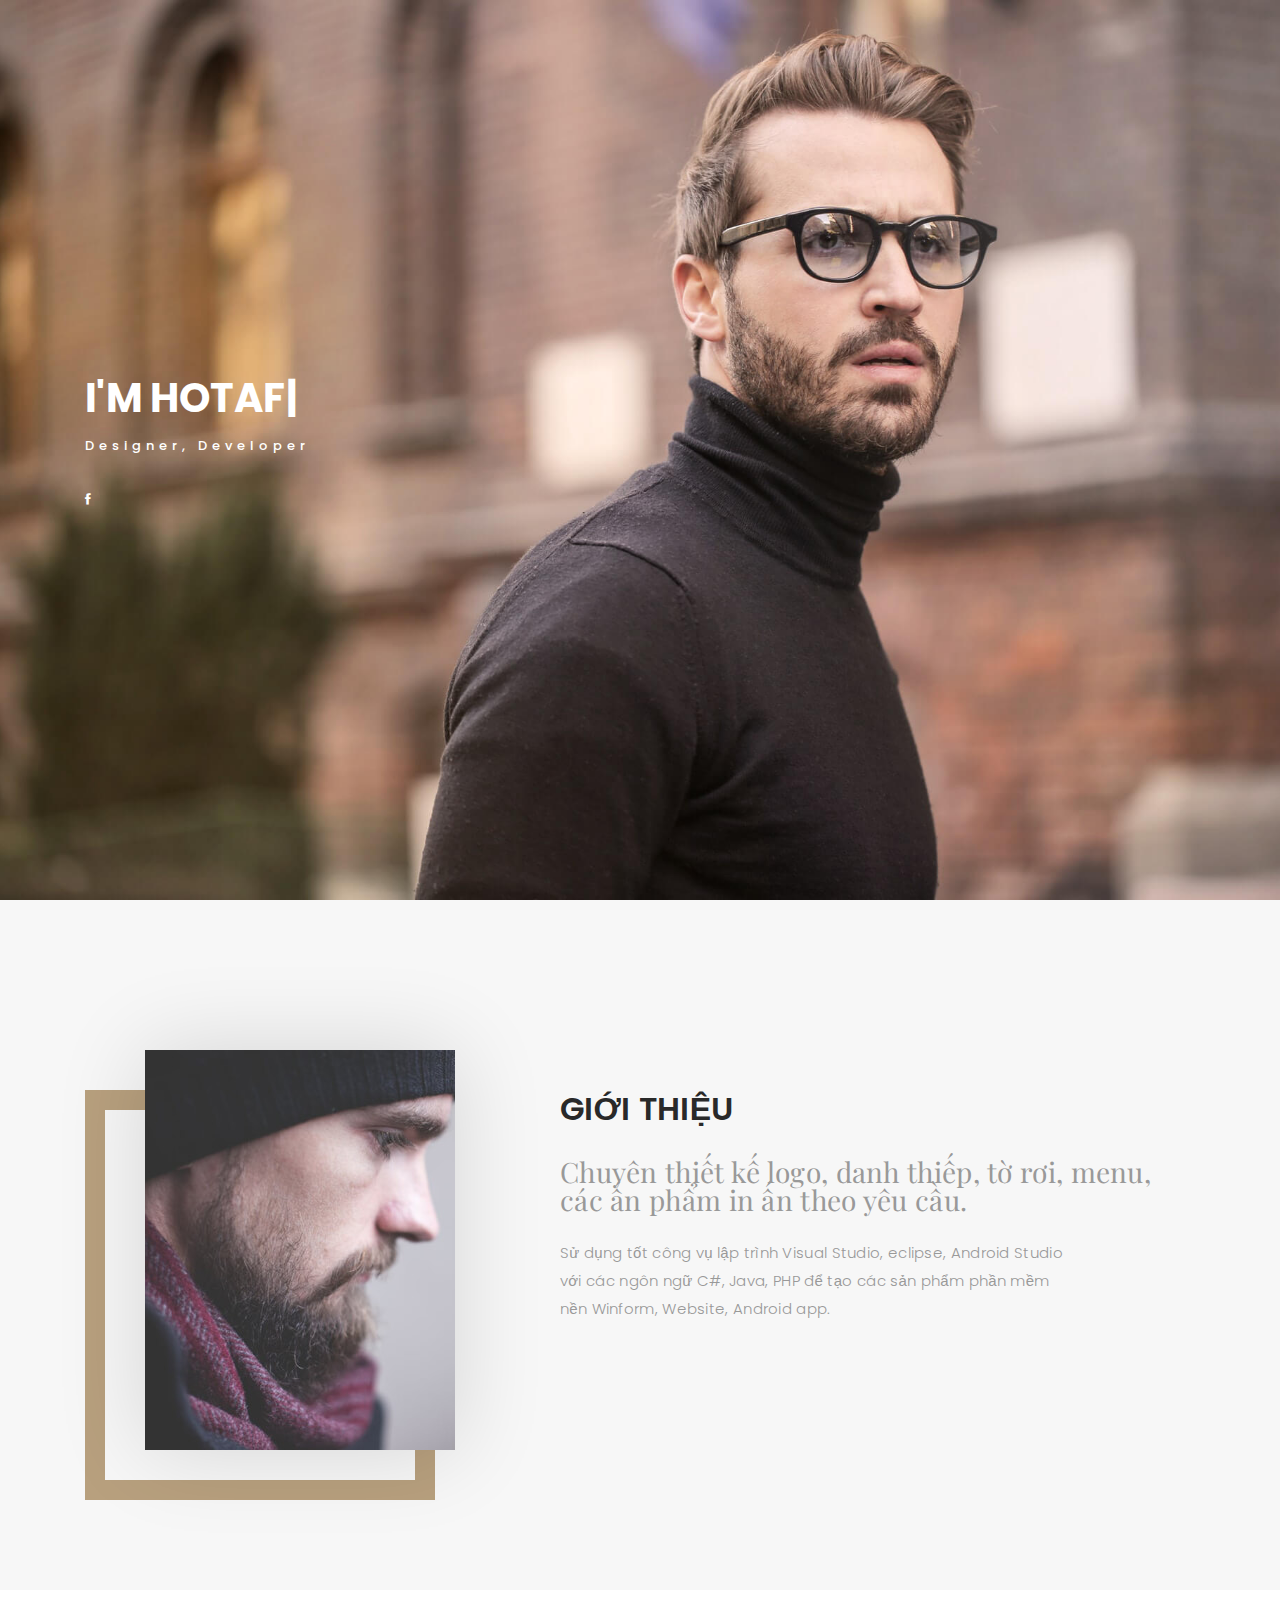
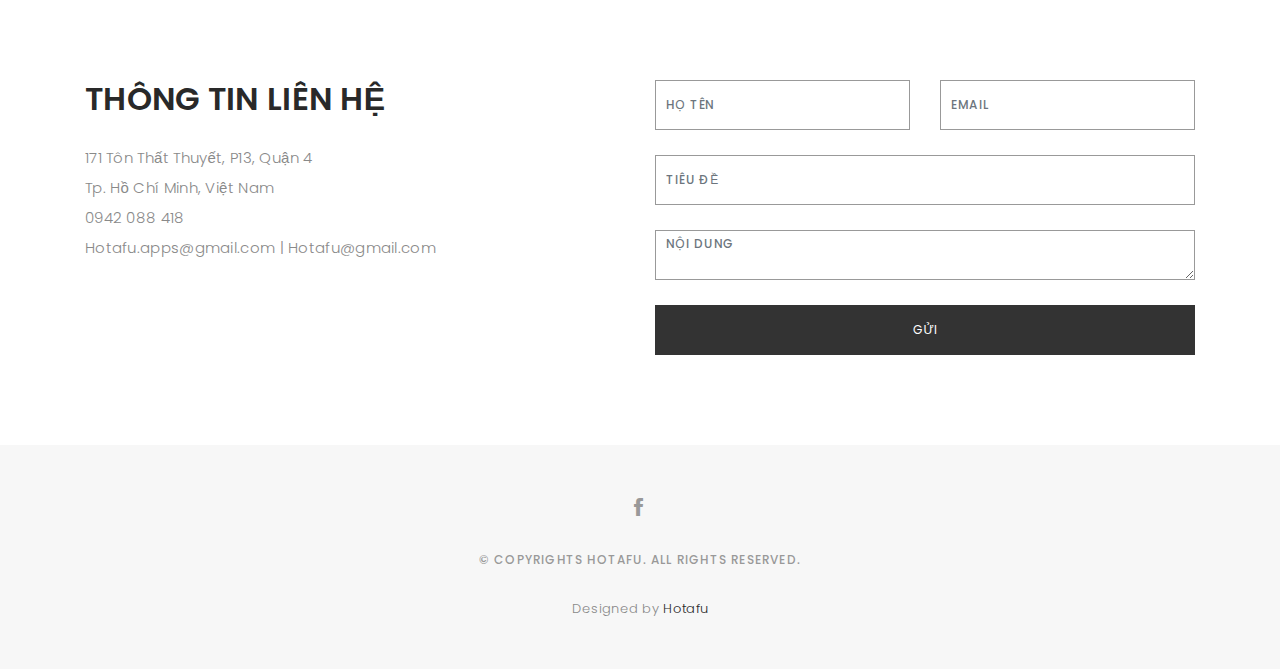
==== index.html @ 108905df "Update index.html" ====
<!DOCTYPE html>
<html lang="en">

<head>
  <!-- meta -->
  <meta charset="utf-8">
  <meta content="width=device-width, initial-scale=1.0" name="viewport">

  <title>Hotafu</title>
  <meta content="" name="keywords">
  <meta content="" name="description">

  <!-- Google Fonts -->
  <link href="https://fonts.googleapis.com/css?family=Poppins:300,300i,400,400i,500,500i,600,600i,700,700i|Playfair+Display:400,400i,700,700i,900,900i" rel="stylesheet">

  <!-- Bootstrap CSS File -->
  <link href="lib/bootstrap/css/bootstrap.min.css" rel="stylesheet">

  <!-- Libraries CSS Files -->
  <link href="lib/ionicons/css/ionicons.min.css" rel="stylesheet">
  <link href="lib/owlcarousel/assets/owl.carousel.min.css" rel="stylesheet">
  <link href="lib/magnific-popup/magnific-popup.css" rel="stylesheet">
  <link href="lib/hover/hover.min.css" rel="stylesheet">

  <!-- Main Stylesheet File -->
  <link href="css/style.css" rel="stylesheet">

  <!-- Responsive css -->
  <link href="css/responsive.css" rel="stylesheet">

  <!-- Favicon -->
  <link rel="shortcut icon" href="images/favicon.png">

  <!-- =======================================================
    Theme Name: Folio
    Theme URL: https://bootstrapmade.com/folio-bootstrap-portfolio-template/
    Author: BootstrapMade.com
    Author URL: https://bootstrapmade.com
  ======================================================= -->
</head>

<body>

  <!-- start section navbar -->
  <nav id="main-nav">
    <div class="row">
      <div class="container">

        <div class="logo">
          <a href="index.html"><img src="images/logo.png" alt="logo"></a>
        </div>

        <div class="responsive"><i data-icon="m" class="ion-navicon-round"></i></div>

        <ul class="nav-menu list-unstyled">
          <li><a href="#header" class="smoothScroll">Trang chủ</a></li>
          <li><a href="#about" class="smoothScroll">Giới thiếu</a></li>
          <li><a href="#contact" class="smoothScroll">Liên hệ</a></li>
        </ul>

      </div>
    </div>
  </nav>
  <!-- End section navbar -->


  <!-- start section header -->
  <div id="header" class="home">

    <div class="container">
      <div class="header-content">
        <h1>I'm <span class="typed"></span></h1>
        <p>designer, developer</p>

        <ul class="list-unstyled list-social">
          <li><a href="https://fb.com/cafe8f" id="fb"><i class="ion-social-facebook"></i></a></li>
        </ul>
      </div>
    </div>
  </div>
  <!-- End section header -->


  <!-- start section about us -->
  <div id="about" class="paddsection">
    <div class="container">
      <div class="row justify-content-between">

        <div class="col-lg-4 ">
          <div class="div-img-bg">
            <div class="about-img">
              <img src="images/me.jpg" class="img-responsive" alt="me">
            </div>
          </div>
        </div>

        <div class="col-lg-7">
          <div class="about-descr">
            <h2 class="mb-30">GIỚI THIỆU</h2>
            <p class="p-heading">Chuyên thiết kế logo, danh thiếp, tờ rơi, menu, các ấn phẩm in ấn theo yêu cầu. </p>
            <p class="separator">Sử dụng tốt công vụ lập trình Visual Studio, eclipse, Android Studio với các ngôn ngữ C#, Java, PHP để tạo các sản phẩm phần mềm nền Winform, Website, Android app.</p>

          </div>

        </div>
      </div>
    </div>
  </div>
  <!-- end section about us -->

  <!-- start sectoion contact -->
  <div id="contact" class="paddsection">
    <div class="container">
      <div class="contact-block1">
        <div class="row">

          <div class="col-lg-6">
            <div class="contact-contact">

              <h2 class="mb-30">THÔNG TIN LIÊN HỆ</h2>

              <ul class="contact-details">
                <li><span>171 Tôn Thất Thuyết, P13, Quận 4</span></li>
                <li><span>Tp. Hồ Chí Minh, Việt Nam</span></li>
                <li><span>0942 088 418</span></li>
                <li><span>Hotafu.apps@gmail.com | Hotafu@gmail.com</span></li>
              </ul>

            </div>
          </div>

          <div class="col-lg-6">
            <form  onsubmit="" method="" role="form" class="contactForm">
              <div class="row">

                <div id="sendmessage">Thông tin của bạn đã được gửi.</div>
                <div id="errormessage"></div>

                <div class="col-lg-6">
                  <div class="form-group contact-block1">
                    <input type="text" name="entry.508196069" class="form-control" id="hoten" placeholder="Họ tên" data-rule="minlen:4" data-msg="Nhập ít nhất 4 ký tự" />
                    <div class="validation"></div>
                  </div>
                </div>

                <div class="col-lg-6">
                  <div class="form-group">
                    <input type="email" class="form-control" name="emailAddress" id="email" placeholder="Email" data-rule="email" data-msg="Nhập đúng địa chỉ email" />
                    <div class="validation"></div>
                  </div>
                </div>

                <div class="col-lg-12">
                  <div class="form-group">
                    <input type="text" class="form-control" name="entry.5929986" id="tieude" placeholder="Tiêu đề" data-rule="minlen:4" data-msg="Nhập ít nhất 8 ký tự" />
                    <div class="validation"></div>
                  </div>
                </div>

                <div class="col-lg-12">
                  <div class="form-group">
                    <textarea class="form-control" name="entry.368243065" id="noidung" rows="12" data-rule="required" data-msg="Vui lòng nhập nội dung" placeholder="Nội dung"></textarea>
                    <div class="validation"></div>
                  </div>
                </div>

                <div class="col-lg-12">
                  <input type="submit" class="btn btn-defeault btn-send" value="Gửi">
                </div>

              </div>
            </form>
          </div>
        </div>
      </div>
    </div>
  </div>
  <!-- start sectoion contact -->


  <!-- start section footer -->
  <div id="footer" class="text-center">
    <div class="container">
      <div class="socials-media text-center">

        <ul class="list-unstyled">
          <li><a href="#fb"><i class="ion-social-facebook"></i></a></li>
          </ul>

      </div>

      <p>&copy; Copyrights Hotafu. All rights reserved.</p>

      <div class="credits">
        <!--
          All the links in the footer should remain intact.
          You can delete the links only if you purchased the pro version.
          Licensing information: https://bootstrapmade.com/license/
          Purchase the pro version with working PHP/AJAX contact form: https://bootstrapmade.com/buy/?theme=Folio
        -->
        Designed by <a href="#">Hotafu</a>
      </div>

    </div>
  </div>
  <!-- End section footer -->

  <!-- JavaScript Libraries -->
  <script src="lib/jquery/jquery.min.js"></script>
  <script src="lib/jquery/jquery-migrate.min.js"></script>
  <script src="lib/bootstrap/js/bootstrap.bundle.min.js"></script>
  <script src="lib/typed/typed.js"></script>
  <script src="lib/owlcarousel/owl.carousel.min.js"></script>
  <script src="lib/magnific-popup/magnific-popup.min.js"></script>
  <script src="lib/isotope/isotope.pkgd.min.js"></script>

  <!-- Contact Form JavaScript File -->
  <script src="contactform/contactform.js"></script>

  <!-- Template Main Javascript File -->
  <script src="js/main.js"></script>

</body>

</html>
---- css/style.css ----
/*
  Theme Name: Folio
  Theme URL: https://bootstrapmade.com/folio-bootstrap-portfolio-template/
  Author: BootstrapMade.com
  Author URL: https://bootstrapmade.com
*/

/*  General Styling
/*-----------------------------------------------------------------------------------*/

body {
  background: #ffffff;
  color: #898989;
  font-family: 'Poppins', helvetica;
  font-size: 15px;
  font-weight: 300;
  line-height: 20px;
  letter-spacing: 0.02em;
  overflow-x: hidden;
  margin: 0 auto;
  padding: 0;
  -moz-box-sizing: border-box;
  -ms-box-sizing: border-box;
  -o-box-sizing: border-box;
  -webkit-box-sizing: border-box;
  box-sizing: border-box;
}

h1, h2, h3, h4, h5, h6 {
  margin: 0;
}

h2 {
  color: #292929;
  font-weight: 600;
}

h4 {
  color: #292929;
  font-size: 14px;
  font-weight: 600;
}

a {
  color: #292929;
  text-decoration: none !important;
  -moz-transition: all 0.5s ease-in-out 0s;
  -ms-transition: all 0.5s ease-in-out 0s;
  -o-transition: all 0.5s ease-in-out 0s;
  -webkit-transition: all 0.5s ease-in-out 0s;
  transition: all 0.5s ease-in-out 0s;
}

a:hover {
  -moz-transition: all 0.5s ease-in-out 0s;
  -ms-transition: all 0.5s ease-in-out 0s;
  -o-transition: all 0.5s ease-in-out 0s;
  -webkit-transition: all 0.5s ease-in-out 0s;
  transition: all 0.5s ease-in-out 0s;
}

a:hover, a:focus {
  color: #b8a07e;
  text-decoration: underline;
}

nav ul li a {
  padding: 2px 0 0 0;
  position: relative;
  display: block;
  font-size: 12px;
  color: #999999;
  letter-spacing: 0.1em;
  font-weight: 500;
  line-height: 14px;
  text-transform: uppercase;
  -moz-transition: all 0.5s ease-in-out 0s;
  -ms-transition: all 0.5s ease-in-out 0s;
  -o-transition: all 0.5s ease-in-out 0s;
  -webkit-transition: all 0.5s ease-in-out 0s;
  transition: all 0.5s ease-in-out 0s;
}

p {
  margin: 25px 0;
  padding: 0;
  font-size: 15px;
  color: #999999;
  line-height: 28px;
}

::-moz-selection {
  background: #b8a07e;
  color: #fff;
}

::selection {
  background: #b8a07e;
  color: #fff;
}

.btn {
  background: #333;
  border: medium none;
  border-radius: 0;
  color: #fff;
  font-size: 12px;
  height: 50px;
  line-height: 50px;
  padding: 0 30px;
  text-transform: uppercase;
}

.btn:hover, .btn:focus {
  color: #fff;
}

.padDiv {
  padding: 30px 20px;
}

.section-title {
  margin-bottom: 70px;
}

.section-title h2 {
  font-size: 25px;
  letter-spacing: 2px;
  text-transform: uppercase;
}

.form-control {
  background-color: transparent;
  border: 1px solid #999;
  border-radius: 0;
  color: #999999;
  font-size: 12px;
  font-weight: 500;
  height: 50px;
  letter-spacing: 0.1em;
  padding-left: 10px;
  margin: 0 0 25px 0;
  line-height: 14px;
  text-transform: uppercase;
}

.form-control:focus {
  box-shadow: none;
  outline: 0 none;
}

.paddsection {
  padding-top: 90px;
  padding-bottom: 90px;
}

.paddsections {
  padding-top: 90px;
  padding-bottom: 90px !important;
}

.hvr-shutter-in-horizontal::before {
  background: #333;
}

.hvr-shutter-in-horizontal:hover {
  background: #b8a07e;
}

.mb-30 {
  margin-bottom: 30px;
}

/*-----------------------------------------------------------------------------------*/
/*  Navbar Top
/*-----------------------------------------------------------------------------------*/

nav {
  position: fixed;
  background: #fff;
  z-index: 1000;
  width: 100%;
  padding: 20px;
  display: none;
  -webkit-box-shadow: 0px 2px 92px 0px rgba(0, 0, 0, 0.18);
  -moz-box-shadow: 0px 2px 92px 0px rgba(0, 0, 0, 0.18);
  box-shadow: 0px 2px 92px 0px rgba(0, 0, 0, 0.18);
}

.nav-menu {
  float: right;
  line-height: 32px;
  margin-bottom: 0;
  padding-top: 16px;
}

nav ul li {
  float: left;
  margin-right: 15px;
  font-family: 'Poppins', sans-serif;
  font-size: 14px;
  margin-left: 40px;
}

nav ul li a {
  padding: 2px 0 0 0;
  position: relative;
  display: block;
  font-size: 14px;
  color: #999999;
  font-family: 'Poppins', helvetica;
  font-weight: 500;
  line-height: 16px;
  text-transform: uppercase;
  letter-spacing: 0.02em;
  text-transform: capitalize;
}

.logo {
  float: left;
}

.logo img {
  width: 100px;
  height: 50px;
}

.responsive {
  display: none;
  font-size: 23px;
}

.active {
  color: #afafaf;
}

/*----------------------------------------------------------------------------------*/
/*  Header
/*-----------------------------------------------------------------------------------*/

#header {
  background: url("../images/home-bg.jpg") repeat scroll center center / cover;
  height: 100vh;
  width: 100%;
}


#header .header-content {
  height: 100vh;
  text-align: left;
  width: 100%;
  display: flex;
  justify-content: center;
  flex-direction: column;
}

.header-content h1 {
  font-size: 40px;
  font-weight: 700;
  margin-bottom: 10px;
  text-transform: uppercase;
  color: #fff;
}

.header-content p {
  font-size: 13px;
  letter-spacing: 5px;
  margin-top: 0;
  margin-bottom: 30px;
  text-transform: capitalize;
  color: #fff;
  font-weight: 500;
}

.header-content .list-social li {
  float: left;
  margin-right: 20px;
}

.header-content .list-social li i {
  color: #fff;
  font-size: 15px;
}

/*-----------------------------------------------------------------------------------*/
/*  Aout-us
/*-----------------------------------------------------------------------------------*/

#about {
  width: 100%;
  height: auto;
  background: #f7f7f7;
  padding-top: 190px;
}

#about .div-img-bg {
  padding-bottom: 30px;
  border: 20px solid #b8a07e;
}

#about .div-img-bg .about-img img {
  width: 100%;
  box-shadow: 0px 0px 85px 0px rgba(0, 0, 0, 0.14);
  margin-top: -60px;
  margin-left: 40px;
  height: 400px;
  object-fit: cover;
}

#about .about-descr .p-heading {
  font-family: 'Playfair Display', serif;
  font-size: 28px;
  text-align: left;
}

#about .about-descr .separator {
  max-width: 80%;
  margin-bottom: 0;
  text-align: left;
}

/*-----------------------------------------------------------------------------------*/
/*   Services
/*-----------------------------------------------------------------------------------*/

#services {
  background: #f7f7f7;
  position: relative;
  padding-bottom: 80px;
}

.owl-item {
  float: left;
}
.services-block span {
  margin: 10px 0;
  position: relative;
  font-size: 13px;
  color: #292929;
  letter-spacing: 0.1em;
  font-weight: 500;
  text-transform: uppercase;
  display: block;
}

.services-block .separator {
  margin: 0;
  font-size: 13px;
  line-height: 22px;
}

.services-block i {
  font-size: 44px;
  color: #b8a07e;
  line-height: 44px;
}


.services-carousel  .owl-stage-outer {
  overflow: hidden;
}

.services-carousel .owl-dots {
  margin-top: 5px;
  text-align: center;
}

.services-carousel .owl-dot {
  display: inline-block;
  margin: 0 5px;
  width: 12px !important;
  height: 12px !important;
  border-radius: 50%;
  border: 0;
  padding: 0 !important;
  background-color: #ddd;
  cursor: pointer;
}

.services-carousel .owl-dot.active {
  background-color: #b8a07e;
}

.owl-nav {
  display: none;
}


/*-----------------------------------------------------------------------------------*/
/*  Portfolio
/*-----------------------------------------------------------------------------------*/

#portfolio {
  position: relative;
  padding-bottom: 50px;
}

#portfolio .portfolio-list {
  margin-bottom: 50px;
}

#portfolio .portfolio-list .nav {
  display: inline-block;
  margin: 0;
}

#portfolio .portfolio-list .nav li {
  margin: 0 40px 0 0;
  float: left;
  font-size: 14px;
  color: #999999;
  line-height: 16px;
  cursor: pointer;
  font-family: 'Poppins', helvetica;
  font-weight: 500;
  letter-spacing: 0.02em;
  text-transform: capitalize;
  -moz-transition: all 0.5s ease-in-out 0s;
  -ms-transition: all 0.5s ease-in-out 0s;
  -o-transition: all 0.5s ease-in-out 0s;
  -webkit-transition: all 0.5s ease-in-out 0s;
  transition: all 0.5s ease-in-out 0s;
}

#portfolio .portfolio-list .nav li:hover, #portfolio .portfolio-list .nav li.filter-active  {
  color: #b8a07e;
  -moz-transition: all 0.5s ease-in-out 0s;
  -ms-transition: all 0.5s ease-in-out 0s;
  -o-transition: all 0.5s ease-in-out 0s;
  -webkit-transition: all 0.5s ease-in-out 0s;
  transition: all 0.5s ease-in-out 0s;
}

#portfolio .portfolio-container {
  display: inline-block;
  margin-bottom: 50px;
  width: 100%;
}

.portfolio-thumbnail {
  margin-bottom: 30px;
  overflow: hidden;
  min-height: 260px;
}

.portfolio-thumbnail img {
  max-width: 100%;
}

/*-----------------------------------------------------------------------------------*/
/*  Journal
/*-----------------------------------------------------------------------------------*/

#journal,  #journal-blog {
  height: auto;
  width: 100%;
  background: #f7f7f7;
  padding-bottom: 60px;
  position: relative;
}

#journal-blog {
  background: #fff;
  padding-bottom: 30px;
}

#journal .journal-block {
  display: inline-block;
  height: auto;
  width: 100%;
}

#journal .journal-block .journal-info {
  position: relative;
}

.journal-block .journal-info img {
  max-width: 100%;
}

.journal-block .journal-info .journal-txt {
  padding: 25px 0px;
  position: relative;
}

.journal-block .journal-info .journal-txt h4 a {
  display: block;
  font-size: 19px;
  line-height: 24px;
  margin: 0 0 13px 0;
  font-weight: 500;
  color: #292929;
  -moz-transition: all 0.5s ease-in-out 0s;
  -ms-transition: all 0.5s ease-in-out 0s;
  -o-transition: all 0.5s ease-in-out 0s;
  -webkit-transition: all 0.5s ease-in-out 0s;
  transition: all 0.5s ease-in-out 0s;
}

.journal-block .journal-info .journal-txt h4 a:hover {
  color: #b8a07e;
  -moz-transition: all 0.5s ease-in-out 0s;
  -ms-transition: all 0.5s ease-in-out 0s;
  -o-transition: all 0.5s ease-in-out 0s;
  -webkit-transition: all 0.5s ease-in-out 0s;
  transition: all 0.5s ease-in-out 0s;
}

.journal-block .journal-info .journal-txt p {
  margin: 0;
  font-size: 14px;
  line-height: 24px;
}

/*-----------------------------------------------------------------------------------*/
/*  Contact
/*-----------------------------------------------------------------------------------*/

#contact {
  height: auto;
  width: 100%;
}

.contact-details {
  list-style: none;
  margin: 0;
  padding: 0;
}

.contact-details li {
  padding-bottom: 10px;
}

#contact input, #contact textarea {
  width: 100%;
}


#contact  #sendmessage {
  color: #18d26e;
  border: 1px solid #18d26e;
  display: none;
  text-align: center;
  padding: 15px;
  font-weight: 600;
  margin: 15px;
}

#contact  #errormessage {
  color: red;
  display: none;
  border: 1px solid red;
  text-align: center;
  padding: 15px;
  font-weight: 600;
  margin: 15px;
}

#contact #sendmessage.show, #contact #errormessage.show, #contact .show {
  display: block;
}

#contact .validation {
  color: red;
  display: none;
  margin: 0 0 20px;
  font-weight: 400;
  font-size: 13px;
}

/*-----------------------------------------------------------------------------------*/
/*  Footer
/*-----------------------------------------------------------------------------------*/

#footer {
  background: #f7f7f7;
  padding-top: 50px;
  padding-bottom: 50px;
}

#footer .socials-media {
  width: 100%;
}

#footer .socials-media ul {
  display: inline-block;
  float: none;
  margin: 0 0 20px 0;
}

#footer .socials-media ul li {
  float: left;
  margin-left: 10px;
  margin-right: 10px;
}

#footer .socials-media ul li a {
  font-size: 24px;
  color: #999;
  letter-spacing: 0.1em;
  font-weight: 500;
  background: transparent;
  text-transform: uppercase;
  -moz-transition: all 0.5s ease-in-out 0s;
  -ms-transition: all 0.5s ease-in-out 0s;
  -o-transition: all 0.5s ease-in-out 0s;
  -webkit-transition: all 0.5s ease-in-out 0s;
  transition: all 0.5s ease-in-out 0s;
}

#footer .socials-media ul li a:hover {
  color: #b8a07e;
  -moz-transition: all 0.5s ease-in-out 0s;
  -ms-transition: all 0.5s ease-in-out 0s;
  -o-transition: all 0.5s ease-in-out 0s;
  -webkit-transition: all 0.5s ease-in-out 0s;
  transition: all 0.5s ease-in-out 0s;
}

#footer p {
  font-size: 12px;
  letter-spacing: 0.1em;
  font-weight: 500;
  margin-top: 0;
  text-transform: uppercase;
}

.credits {
  font-size: 13px;
}
---- css/responsive.css ----
/** Width between 1200x to 0
 *  ~~~~~~~~~~~~~~~~~~~~~~~~~~~~~~~~~~~~
 */

@media (min-width: 1200px) {

}

/** Width between 992px to 1199px
 *  ~~~~~~~~~~~~~~~~~~~~~~~~~~~~~~~~~~~~
 */

@media (min-width: 992px) and (max-width: 1199px) {
  
}

/** Width between 768px to 991px
 *  ~~~~~~~~~~~~~~~~~~~~~~~~~~~~~~~~~~~~
 */

@media (min-width: 768px) and (max-width: 991px) {
  /* Navbar */
  nav {
    padding: 10px 15px;
  }
  .nav-menu {
    margin-top: 40px;
    display: none;
    float: none;
    width: 100%;
  }
  .nav-menu li {
    float: none;
    width: 100%;
    text-align: center;
    border-top: 1px solid #f7f7f7;
    line-height: 45px;
    margin-left: 0;
    padding-top: 10px;
    padding-bottom: 10px;
  }
  .responsive {
    float: right;
    padding-top: 15px;
    display: block;
  }
  /* About */
  .head-info .header-content .cmaster h1 {
    font-size: 32px;
  }
  #about .div-img-bg {
    padding: 0;
  }
  #about .div-img-bg .about-img img {
    margin-top: 0%;
    margin-left: calc(0% - 0px);
  }
  #about .about-descr .p-heading {
    font-size: 20px;
  }
  #about .about-descr .separator {
    max-width: 100%;
    margin-bottom: 0;
  }
  /* portfolio */
  #portfolio .portfolio-list .nav li {
    float: none;
    margin: 20px;
    display: inline-block;
  }
  /* journal */
  #journal .journal-block .journal-info {
    margin-bottom: 30px;
  }
  /* Contact */
  .contact-contact {
    margin-bottom: 30px;
  }
  /* Footer */
  #footer .socials-media ul li {
    margin-right: 0;
    margin-left: 0;
    float: none;
    display: inline-block;
  }
}

/** Width between 767px to 0
 *  ~~~~~~~~~~~~~~~~~~~~~~~~~~~~~~~~~~~~
 */

@media (max-width: 767px) {
  /* Navbar */
  nav {
    padding: 20px 15px;
  }
  .nav-menu {
    margin-top: 40px;
    display: none;
    float: none;
    width: 100%;
  }
  .nav-menu li {
    float: none;
    width: 100%;
    text-align: center;
    border-top: 1px solid #f7f7f7;
    line-height: 45px;
    margin-left: 0;
    padding-top: 10px;
    padding-bottom: 10px;
  }
  .responsive {
    float: right;
    padding-top: 15px;
    display: block;
  }
  /* About */
  .head-info .header-content h1 {
    font-size: 32px;
  }
  #about .div-img-bg {
    padding: 0;
  }
  #about .div-img-bg .about-img img {
    margin-top: 0%;
    margin-left: calc(0% - 0px);
  }
  #about .about-descr .p-heading {
    font-size: 20px;
  }
  #about .about-descr .separator {
    max-width: 100%;
    margin-bottom: 0;
  }
  /* portfolio */
  #portfolio .portfolio-list .nav li {
    float: none;
    margin: 20px;
    display: inline-block;
  }
  /* journal */
  #journal .journal-block .journal-info {
    margin-bottom: 30px;
  }
  /* Contact */
  .contact-contact {
    margin-bottom: 30px;
  }
  /* Footer */
  #footer .socials-media ul li {
    margin-right: 0;
    margin-left: 0;
    float: none;
    display: inline-block;
  }
}

/** Width between 600px to 0
 *  ~~~~~~~~~~~~~~~~~~~~~~~~~~~~~~~~~~~~
 */

@media (max-width: 600px) {
  /* Navbar */
  nav {
    padding: 20px 15px;
  }
  .nav-menu {
    margin-top: 40px;
    display: none;
    float: none;
    width: 100%;
  }
  .nav-menu li {
    float: none;
    width: 100%;
    text-align: center;
    border-top: 1px solid #f7f7f7;
    line-height: 45px;
    margin-left: 0;
    padding-top: 10px;
    padding-bottom: 10px;
  }
  .responsive {
    float: right;
    padding-top: 15px;
    display: block;
  }
  /* About */
  .head-info .header-content h1 {
    font-size: 32px;
  }
  #about .div-img-bg {
    padding: 0;
  }
  #about .div-img-bg .about-img img {
    margin-top: 0%;
    margin-left: calc(0% - 0px);
  }
  #about .about-descr .p-heading {
    font-size: 20px;
  }
  #about .about-descr .separator {
    max-width: 100%;
    margin-bottom: 0;
  }
  /* portfolio */
  #portfolio .portfolio-list .nav li {
    float: none;
    margin: 10px;
    display: inline-block;
  }
  /* journal */
  #journal .journal-block .journal-info {
    margin-bottom: 30px;
  }
  /* Contact */
  .contact-contact {
    margin-bottom: 30px;
  }
  /* Footer */
  #footer .socials-media ul li {
    margin-right: 0;
    margin-left: 0;
    float: none;
    display: inline-block;
  }
}

/** Width between 480px to 0
 *  ~~~~~~~~~~~~~~~~~~~~~~~~~~~~~~~~~~~~
 */

@media (max-width: 480px) {
  /* Navbar */
  nav {
    padding: 20px 15px;
  }
  .nav-menu {
    margin-top: 40px;
    display: none;
    float: none;
    width: 100%;
  }
  .nav-menu li {
    float: none;
    width: 100%;
    text-align: center;
    border-top: 1px solid #f7f7f7;
    line-height: 45px;
    margin-left: 0;
    padding-top: 10px;
    padding-bottom: 10px;
  }
  .responsive {
    float: right;
    padding-top: 15px;
    display: block;
  }
  /* About */
  .head-info .header-content h1 {
    font-size: 32px;
  }
  #about .div-img-bg {
    padding: 0;
  }
  #about .div-img-bg .about-img img {
    margin-top: 0%;
    margin-left: calc(0% - 0px);
  }
  #about .about-descr .p-heading {
    font-size: 20px;
  }
  #about .about-descr .separator {
    max-width: 100%;
    margin-bottom: 0;
  }
  /* portfolio */
  #portfolio .portfolio-list .nav li {
    float: none;
    margin: 20px;
  }
  /* journal */
  #journal .journal-block .journal-info {
    margin-bottom: 30px;
  }
  /* Contact */
  .contact-contact {
    margin-bottom: 30px;
  }
  /* Footer */
  #footer .socials-media ul li {
    margin-right: 0;
    margin-left: 0;
    float: none;
    display: inline-block;
  }
}

/** Width between 320px to 0
 *  ~~~~~~~~~~~~~~~~~~~~~~~~~~~~~~~~~~~~
 */

@media (max-width: 320px) {
  /* Navbar */
  nav {
    padding: 20px 15px;
  }
  .nav-menu {
    margin-top: 40px;
    display: none;
    float: none;
    width: 100%;
  }
  .nav-menu li {
    float: none;
    width: 100%;
    text-align: center;
    border-top: 1px solid #f7f7f7;
    line-height: 45px;
    margin-left: 0;
    padding-top: 10px;
    padding-bottom: 10px;
  }
  .responsive {
    float: right;
    padding-top: 15px;
    display: block;
  }
  /* About */
  .head-info .header-content h1 {
    font-size: 32px;
  }
  #about .div-img-bg {
    padding: 0;
  }
  #about .div-img-bg .about-img img {
    margin-top: 0%;
    margin-left: calc(0% - 0px);
  }
  #about .about-descr .p-heading {
    font-size: 20px;
  }
  #about .about-descr .separator {
    max-width: 100%;
    margin-bottom: 0;
  }
  /* portfolio */
  #portfolio .portfolio-list .nav li {
    float: none;
    margin: 20px;
  }
  /* journal */
  #journal .journal-block .journal-info {
    margin-bottom: 30px;
  }
  /* Contact */
  .contact-contact {
    margin-bottom: 30px;
  }
  /* Footer */
  #footer .socials-media ul li {
    margin-right: 0;
    margin-left: 0;
    float: none;
    display: inline-block;
  }
  /* Single page */
  .entry-comments-body span {
    display: inline-block;
    margin-right: 0;
  }
}
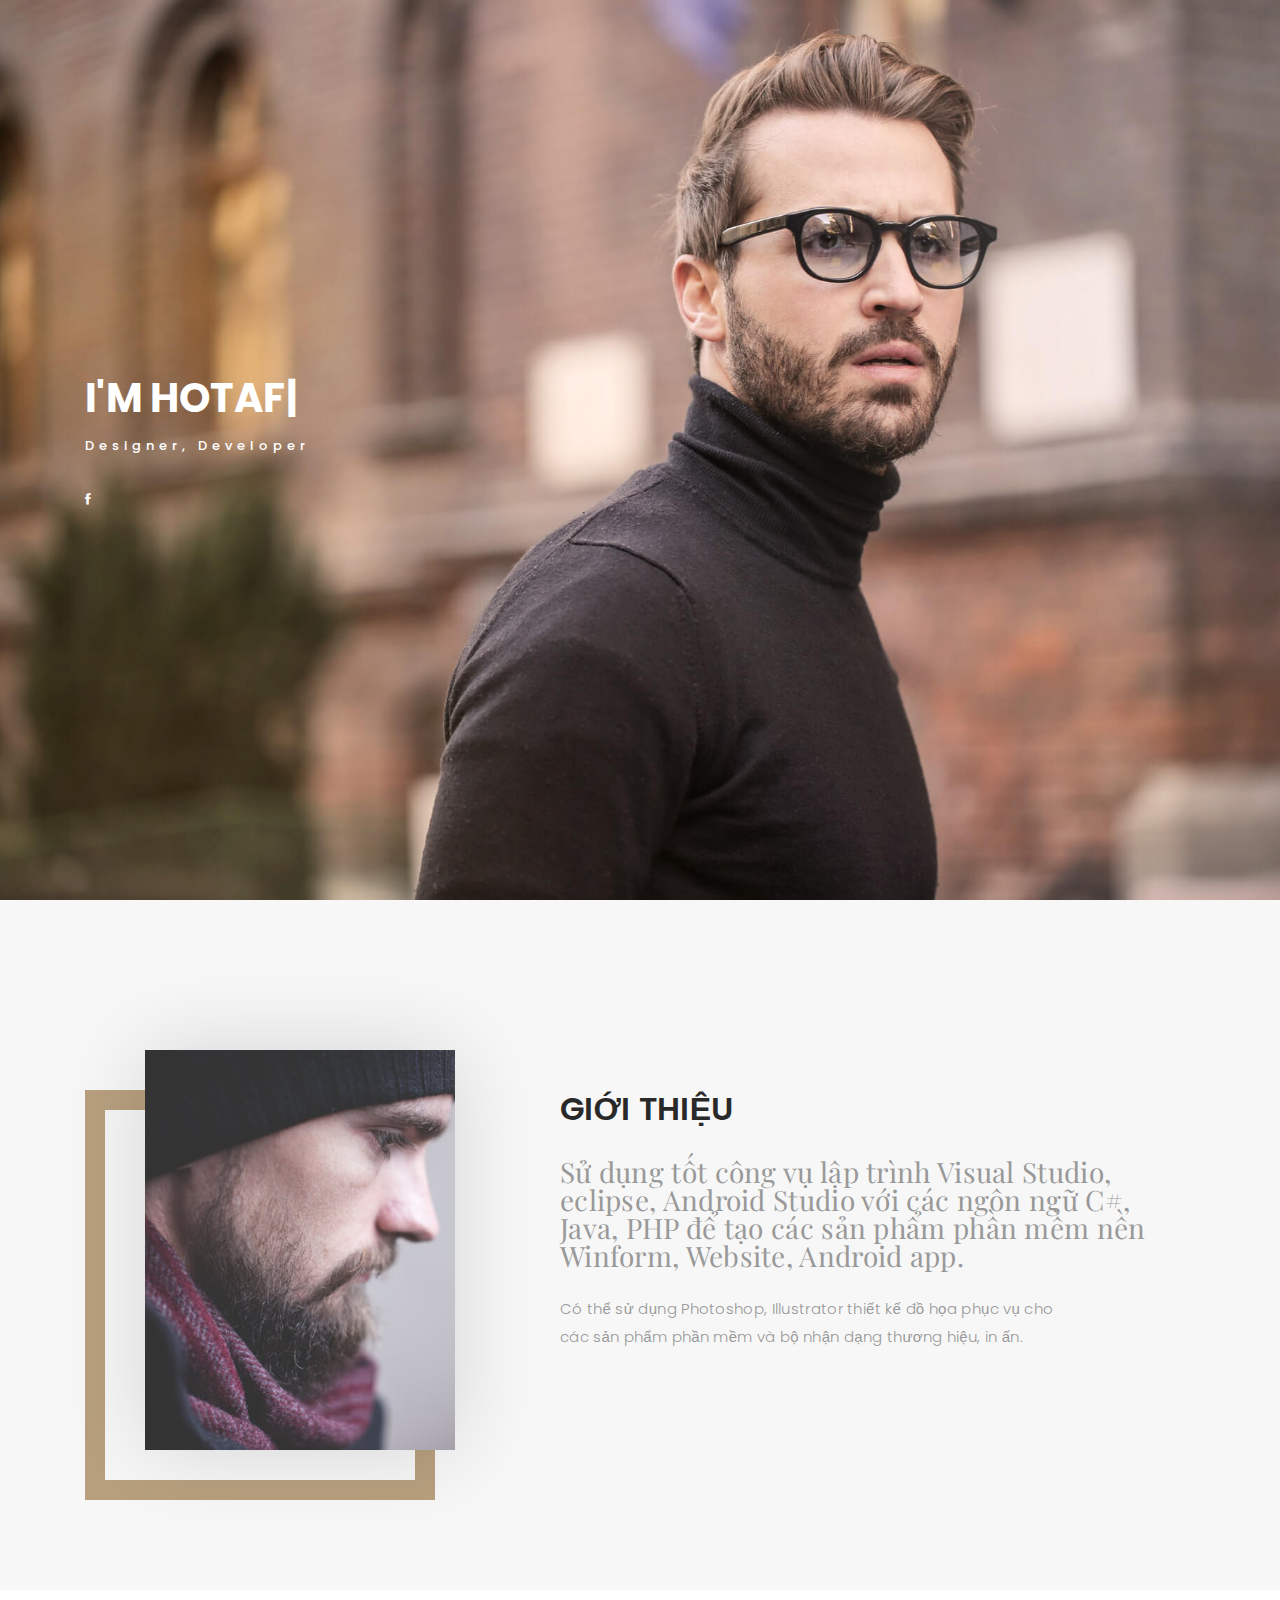
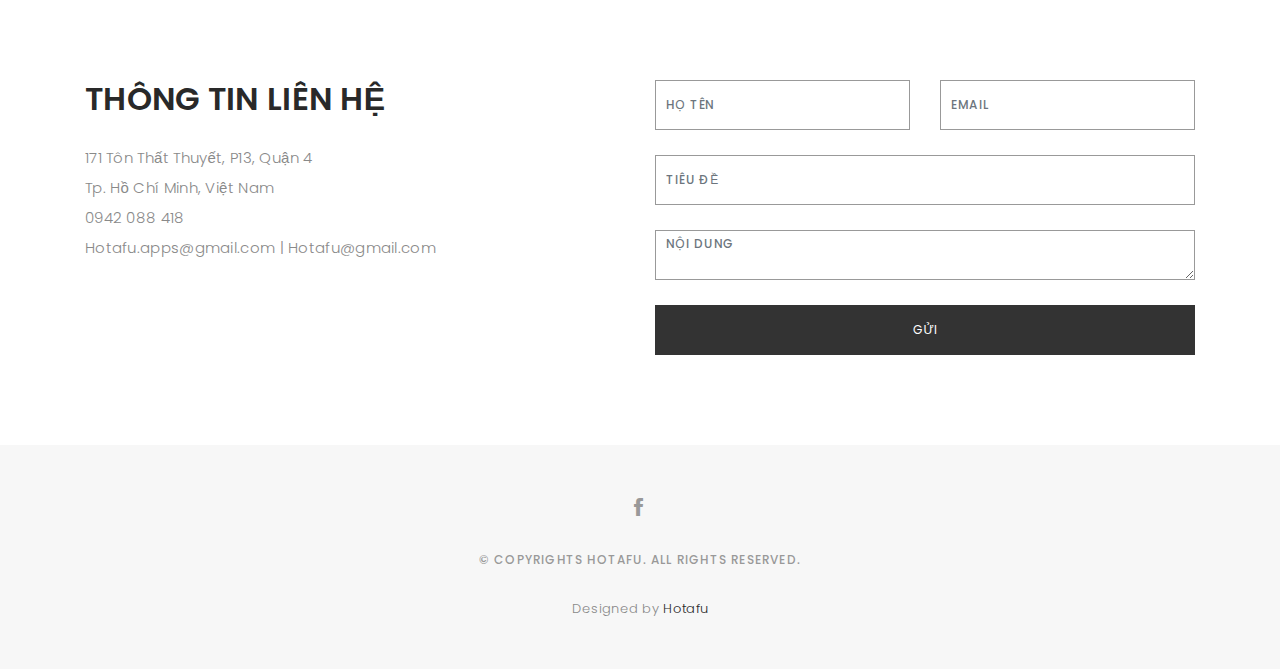
==== commit d18752dd: "ok" ====
--- a/index.html
+++ b/index.html
@@ -97,8 +97,8 @@
         <div class="col-lg-7">
           <div class="about-descr">
             <h2 class="mb-30">GIỚI THIỆU</h2>
-            <p class="p-heading">Chuyên thiết kế logo, danh thiếp, tờ rơi, menu, các ấn phẩm in ấn theo yêu cầu. </p>
-            <p class="separator">Sử dụng tốt công vụ lập trình Visual Studio, eclipse, Android Studio với các ngôn ngữ C#, Java, PHP để tạo các sản phẩm phần mềm nền Winform, Website, Android app.</p>
+            <p class="p-heading">Sử dụng tốt công vụ lập trình Visual Studio, eclipse, Android Studio với các ngôn ngữ C#, Java, PHP để tạo các sản phẩm phần mềm nền Winform, Website, Android app.</p>
+            <p class="separator">Có thể sử dụng Photoshop, Illustrator thiết kế đồ họa phục vụ cho các sản phẩm phần mềm và bộ nhận dạng thương hiệu, in ấn. </p>
 
           </div>
 
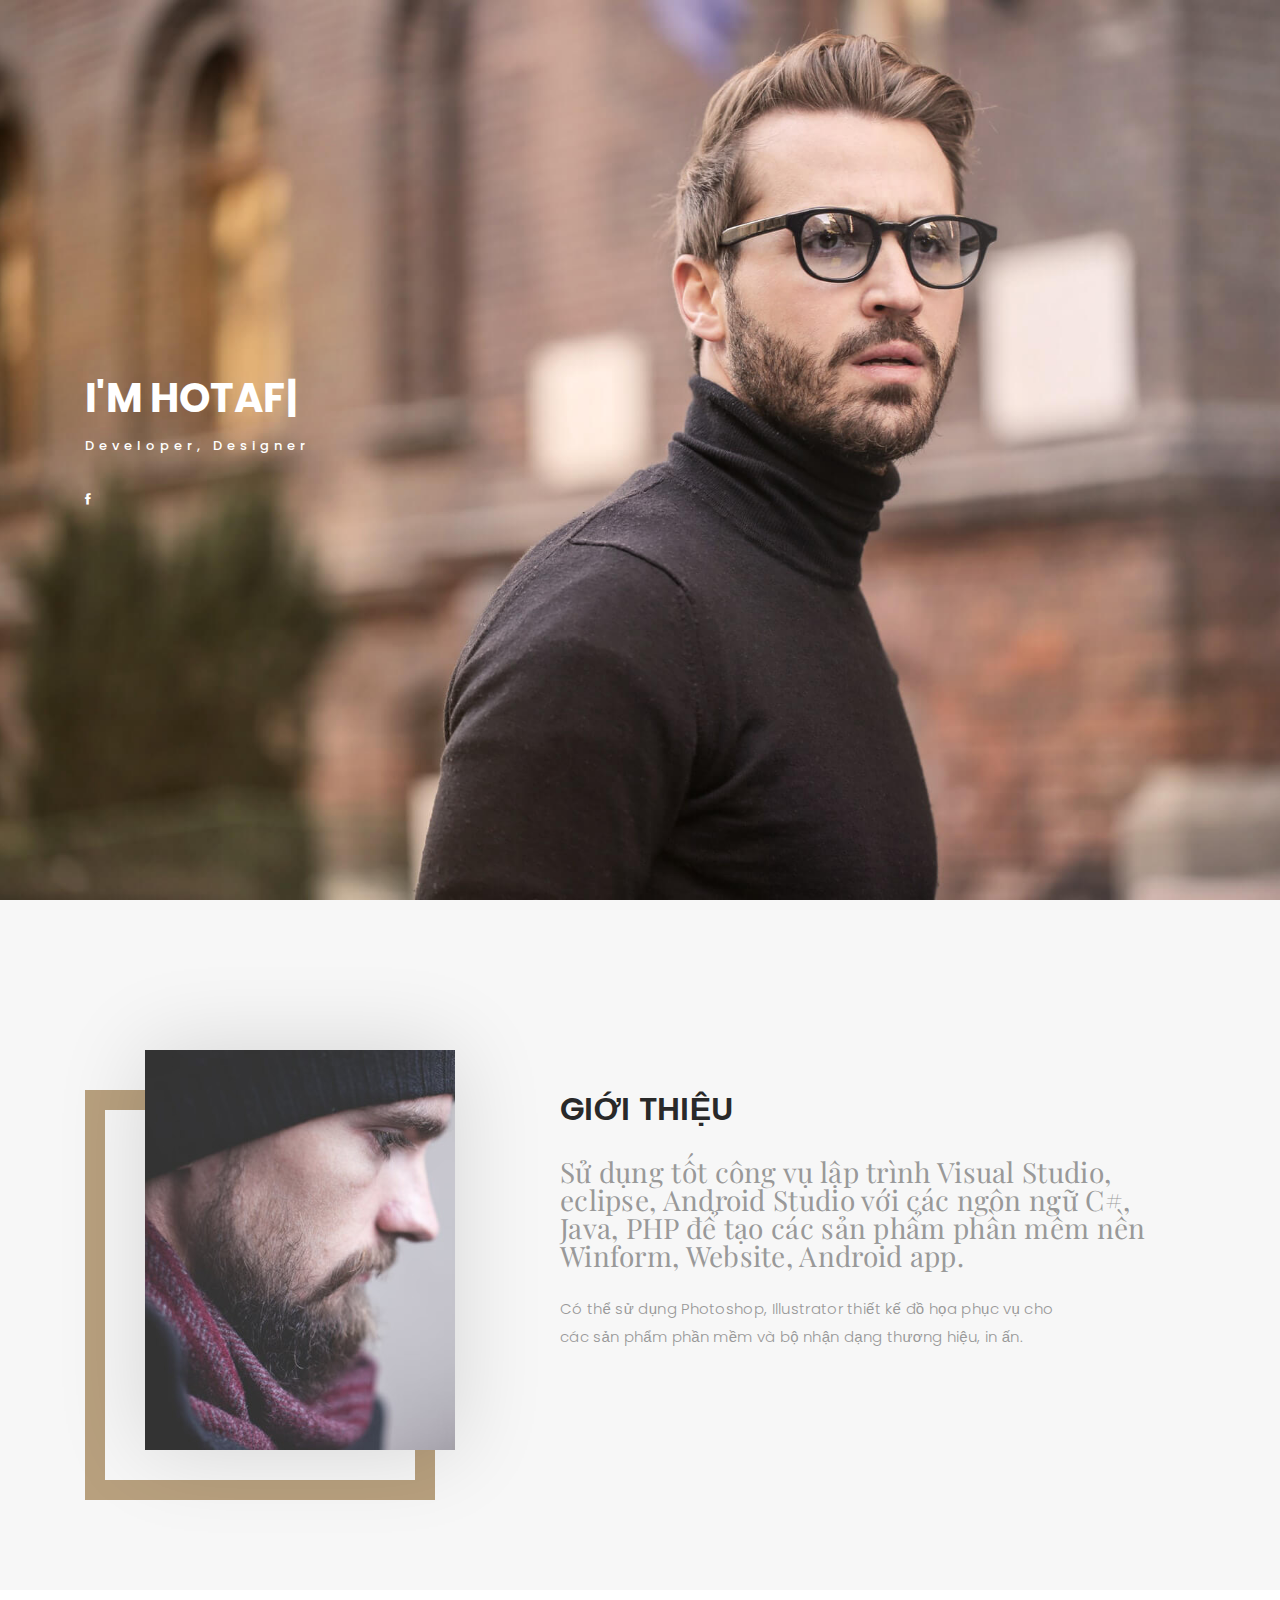
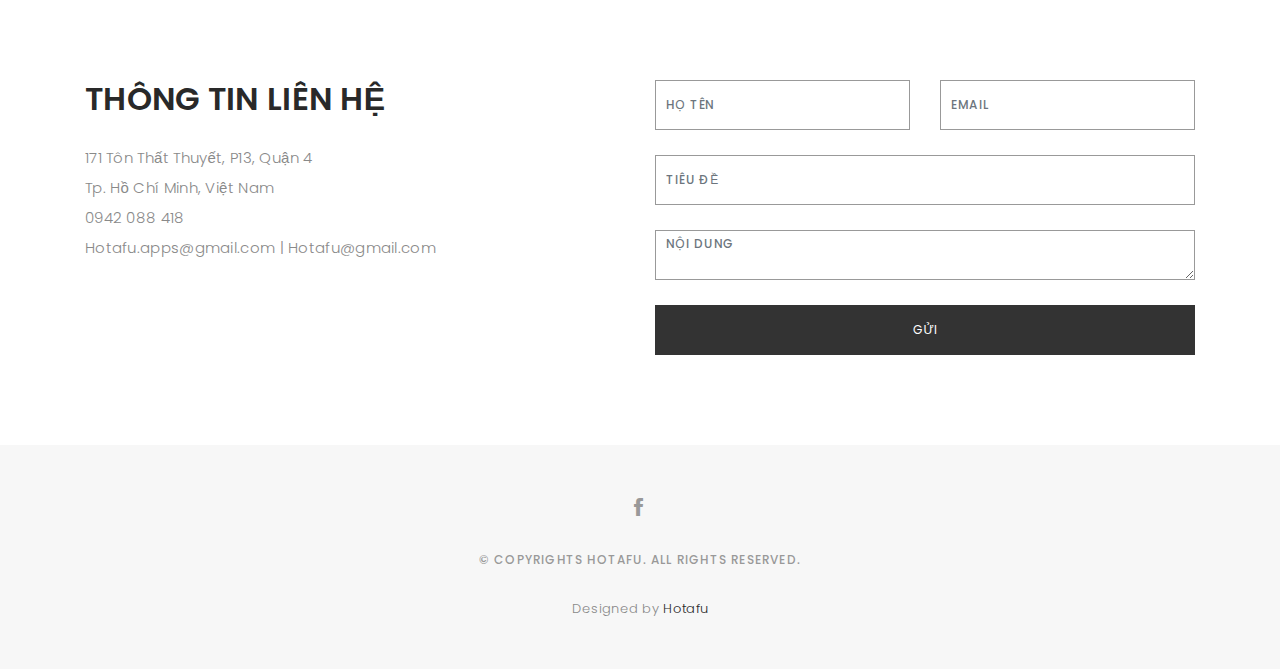
==== commit e56c1bd8: "Update index.html" ====
--- a/index.html
+++ b/index.html
@@ -70,7 +70,7 @@
     <div class="container">
       <div class="header-content">
         <h1>I'm <span class="typed"></span></h1>
-        <p>designer, developer</p>
+        <p>developer, designer</p>
 
         <ul class="list-unstyled list-social">
           <li><a href="https://fb.com/cafe8f" id="fb"><i class="ion-social-facebook"></i></a></li>
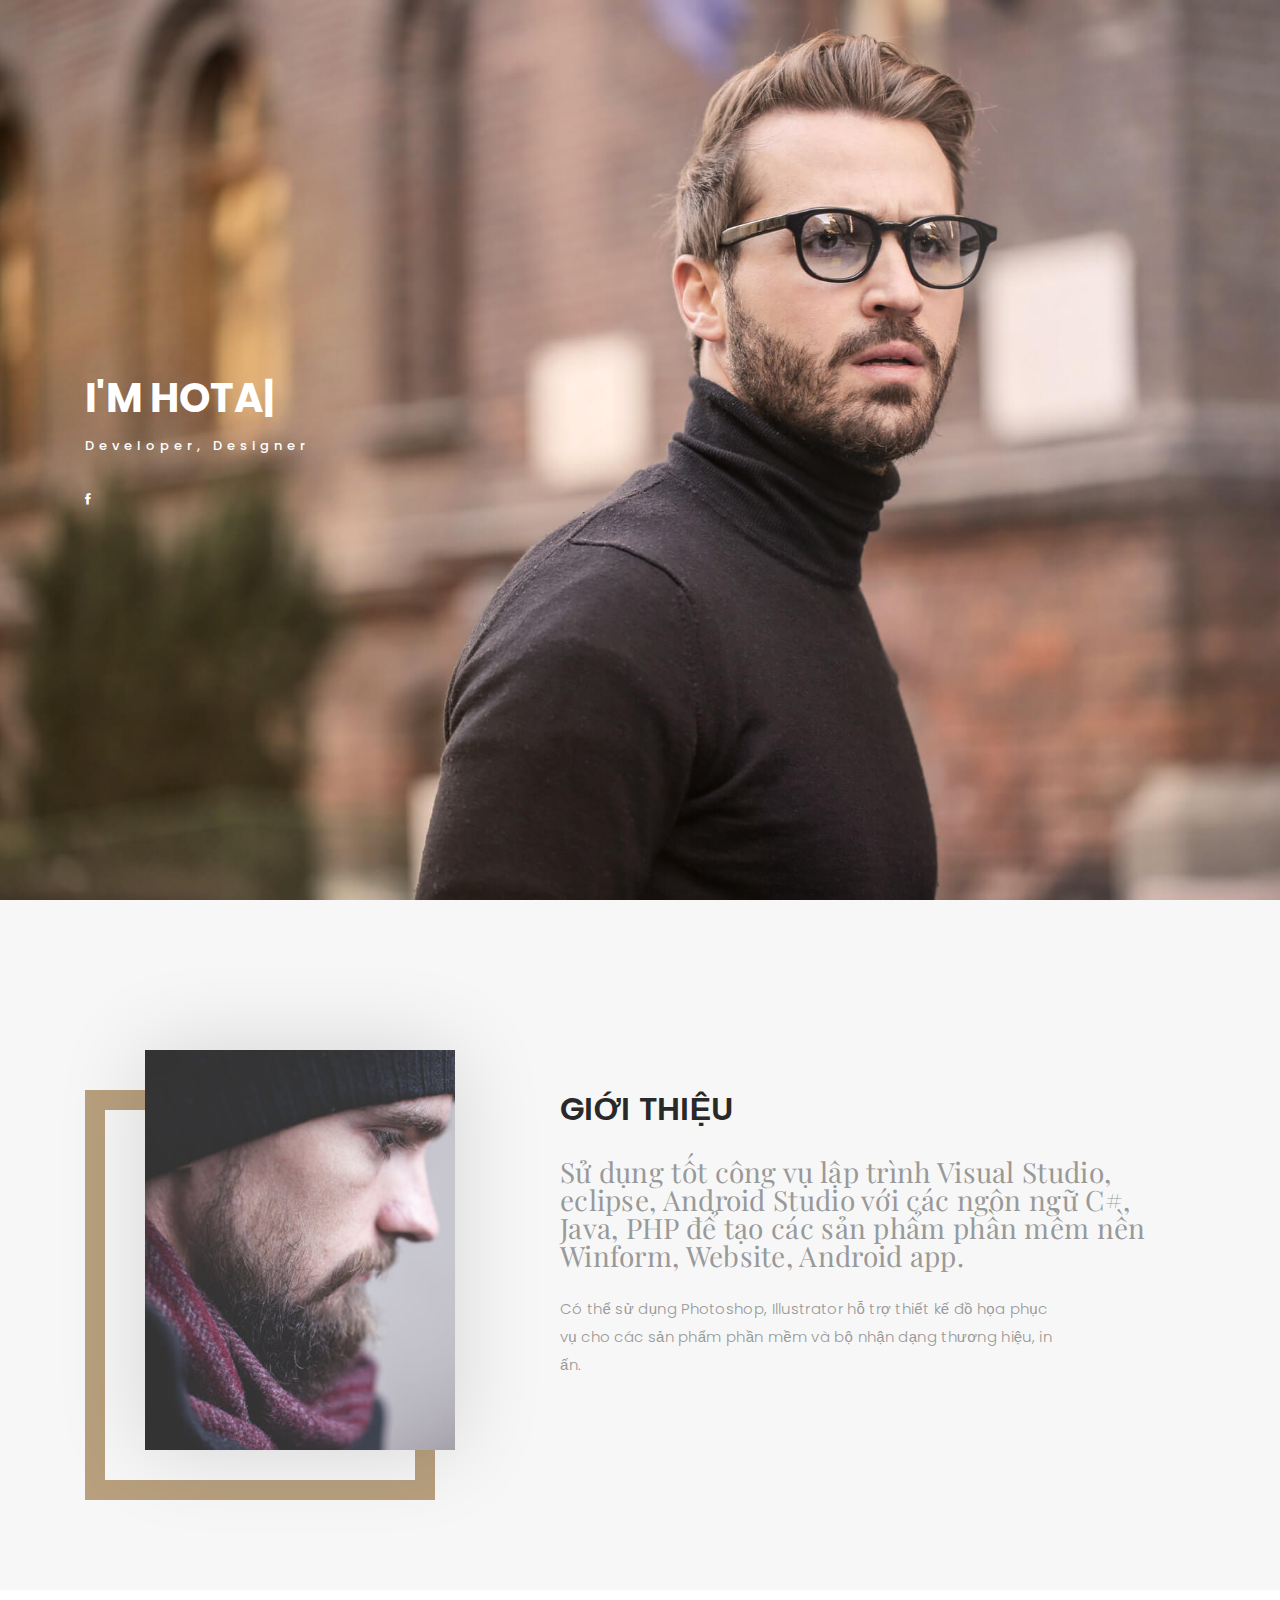
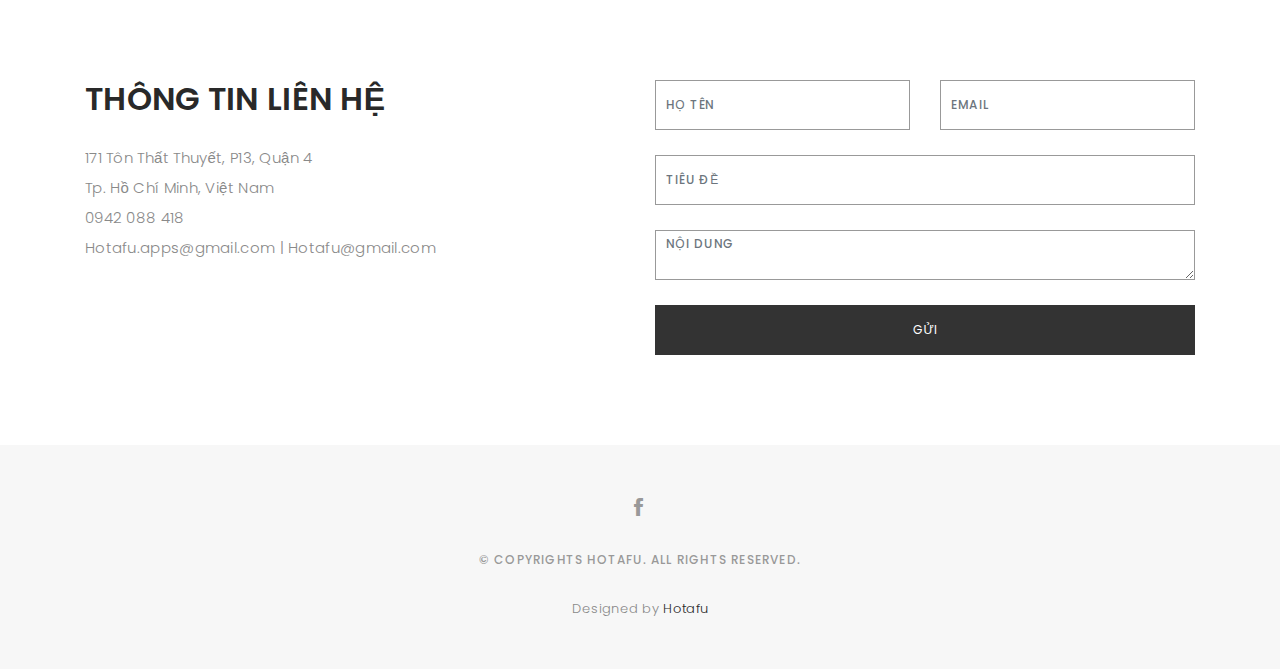
==== commit e431c19e: "Update index.html" ====
--- a/index.html
+++ b/index.html
@@ -70,7 +70,7 @@
     <div class="container">
       <div class="header-content">
         <h1>I'm <span class="typed"></span></h1>
-        <p>developer, designer</p>
+        <p>Developer, designer</p>
 
         <ul class="list-unstyled list-social">
           <li><a href="https://fb.com/cafe8f" id="fb"><i class="ion-social-facebook"></i></a></li>
@@ -98,7 +98,7 @@
           <div class="about-descr">
             <h2 class="mb-30">GIỚI THIỆU</h2>
             <p class="p-heading">Sử dụng tốt công vụ lập trình Visual Studio, eclipse, Android Studio với các ngôn ngữ C#, Java, PHP để tạo các sản phẩm phần mềm nền Winform, Website, Android app.</p>
-            <p class="separator">Có thể sử dụng Photoshop, Illustrator thiết kế đồ họa phục vụ cho các sản phẩm phần mềm và bộ nhận dạng thương hiệu, in ấn. </p>
+            <p class="separator">Có thể sử dụng Photoshop, Illustrator hỗ trợ thiết kế đồ họa phục vụ cho các sản phẩm phần mềm và bộ nhận dạng thương hiệu, in ấn. </p>
 
           </div>
 
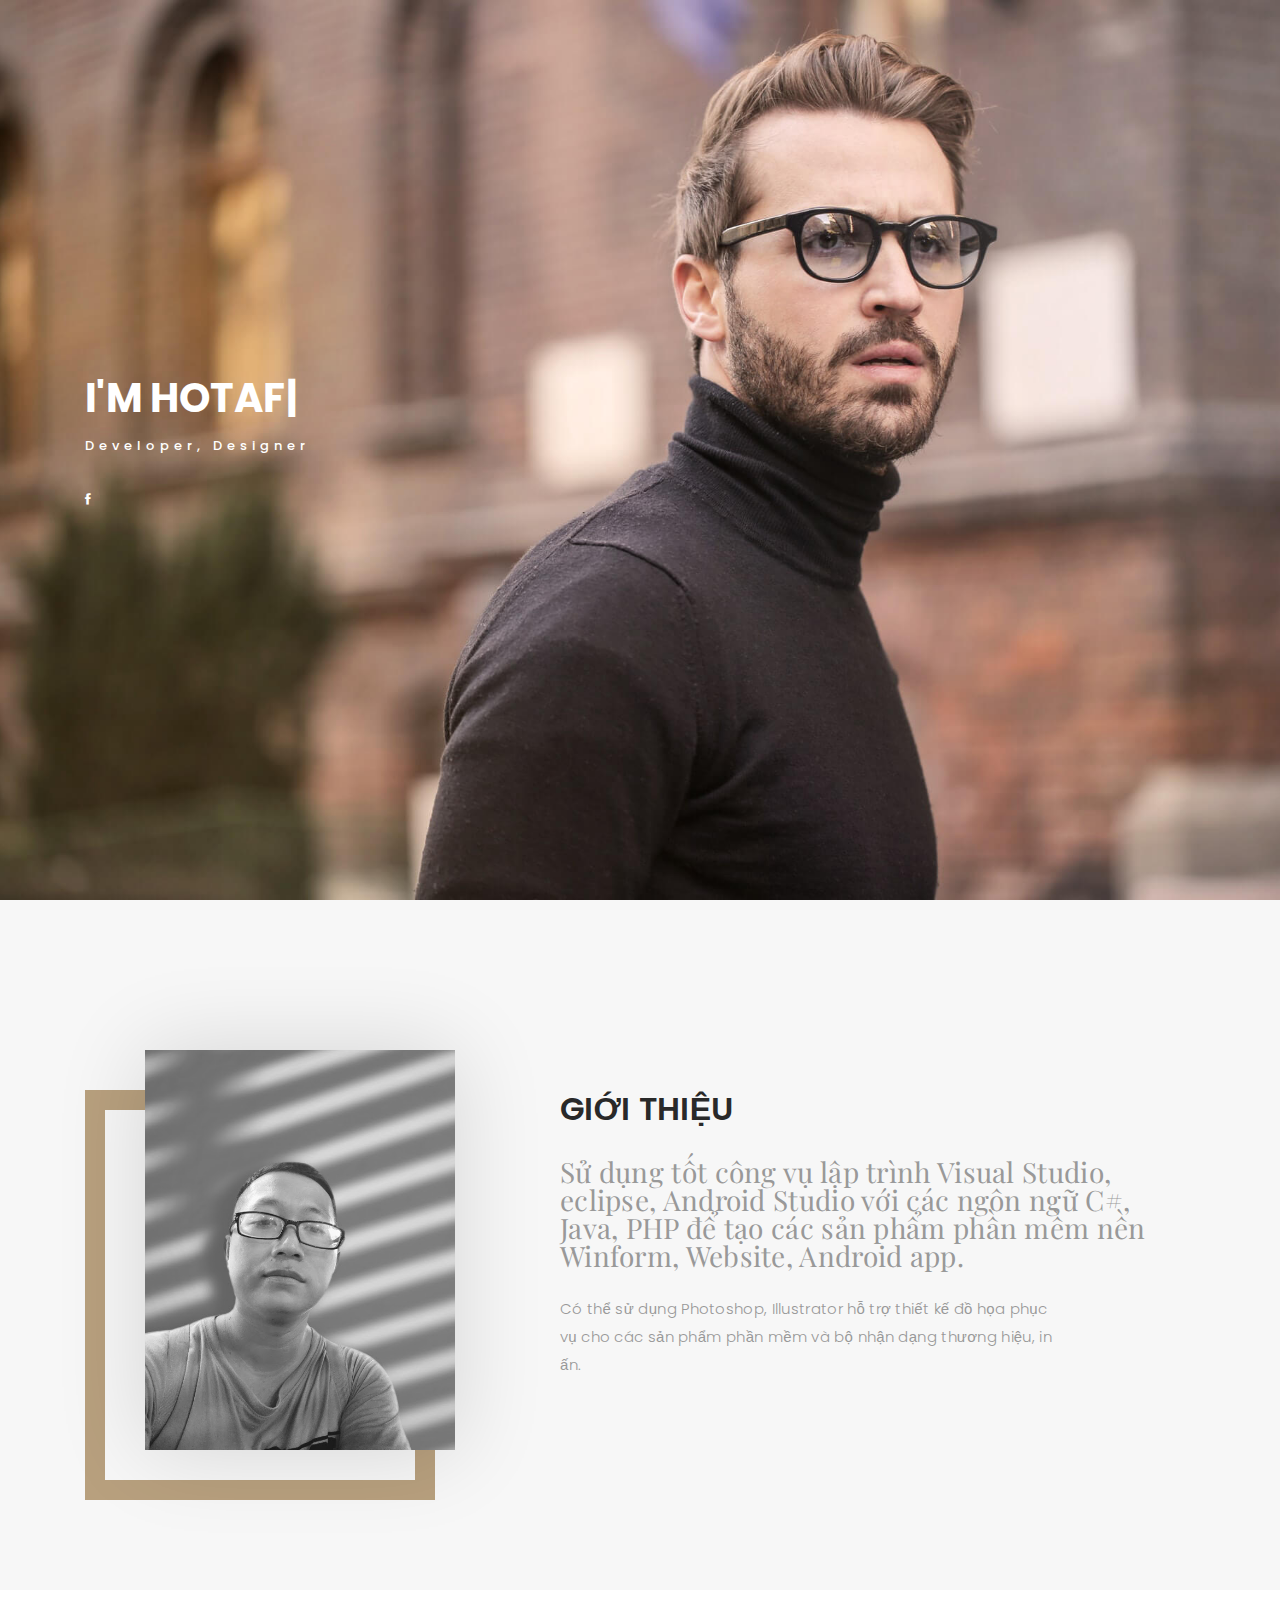
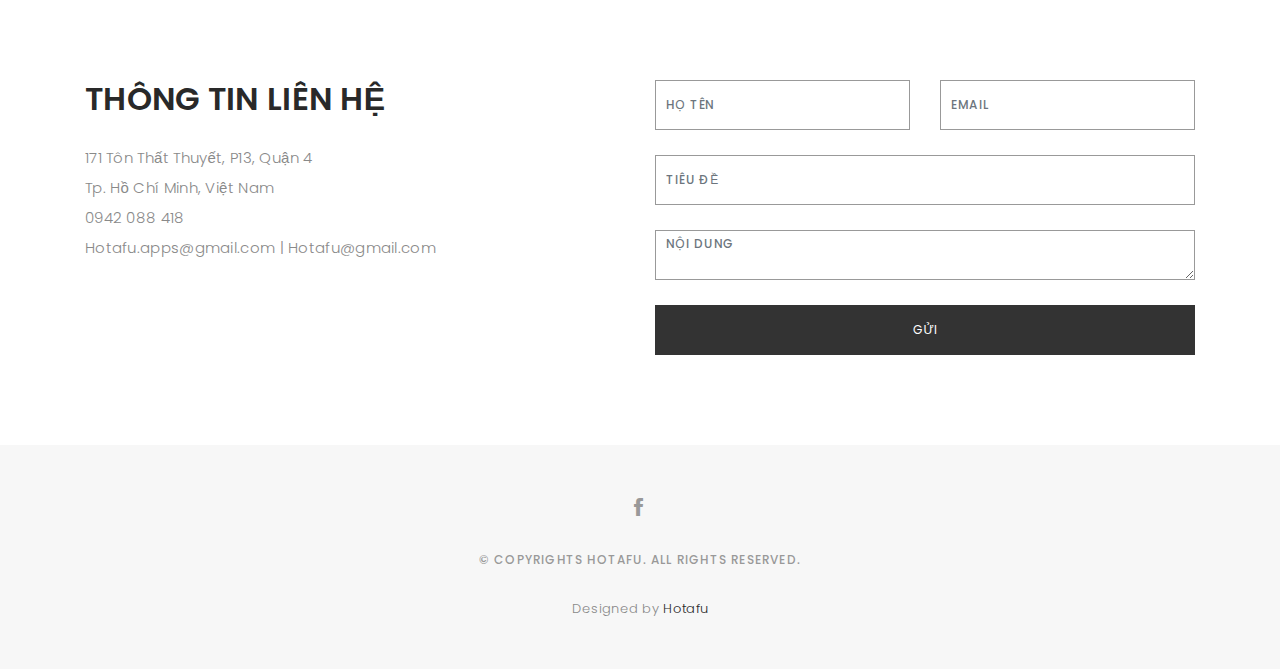
==== commit e3f78fdb: "ok" ====
--- a/index.html
+++ b/index.html
@@ -89,7 +89,7 @@
         <div class="col-lg-4 ">
           <div class="div-img-bg">
             <div class="about-img">
-              <img src="images/me.jpg" class="img-responsive" alt="me">
+              <img src="images/htf.jpg" class="img-responsive" alt="me">
             </div>
           </div>
         </div>
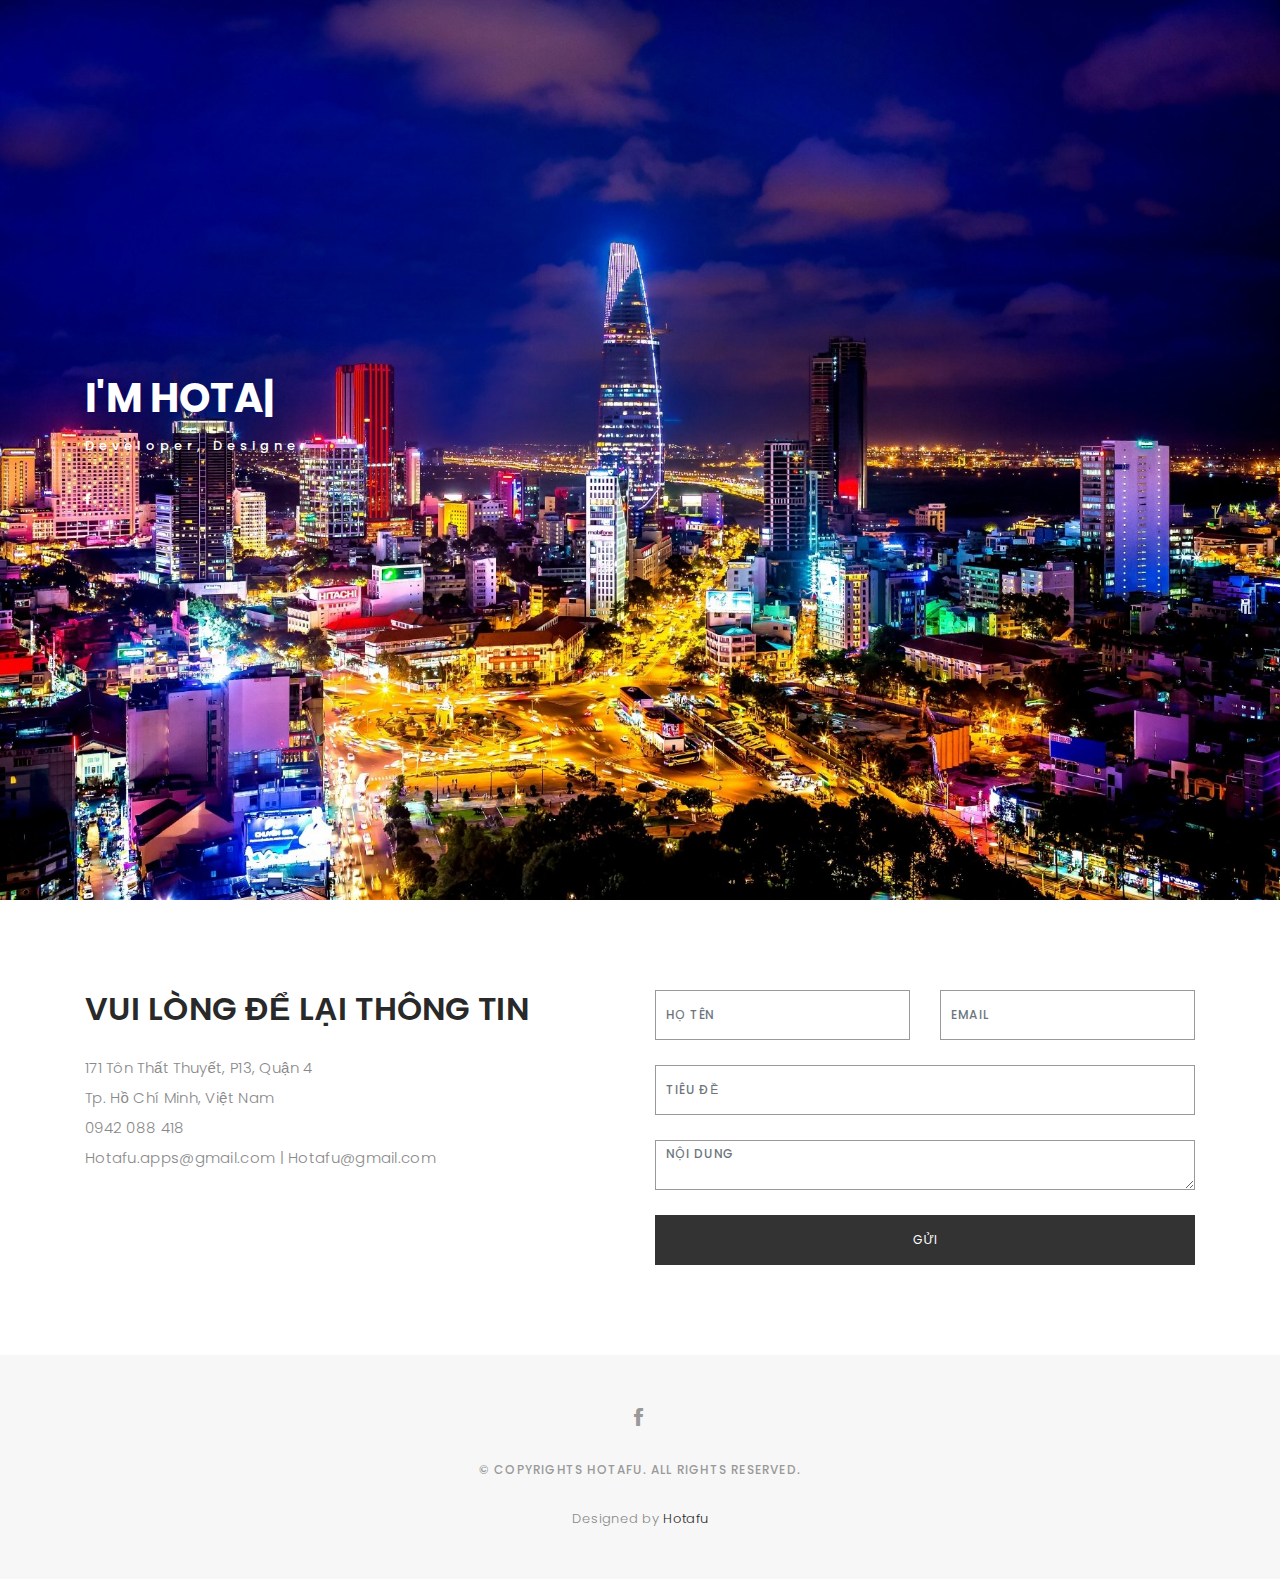
==== commit 1e3ba465: "Update index.html" ====
--- a/index.html
+++ b/index.html
@@ -79,35 +79,6 @@
     </div>
   </div>
   <!-- End section header -->
-
-
-  <!-- start section about us -->
-  <div id="about" class="paddsection">
-    <div class="container">
-      <div class="row justify-content-between">
-
-        <div class="col-lg-4 ">
-          <div class="div-img-bg">
-            <div class="about-img">
-              <img src="images/htf.jpg" class="img-responsive" alt="me">
-            </div>
-          </div>
-        </div>
-
-        <div class="col-lg-7">
-          <div class="about-descr">
-            <h2 class="mb-30">GIỚI THIỆU</h2>
-            <p class="p-heading">Sử dụng tốt công vụ lập trình Visual Studio, eclipse, Android Studio với các ngôn ngữ C#, Java, PHP để tạo các sản phẩm phần mềm nền Winform, Website, Android app.</p>
-            <p class="separator">Có thể sử dụng Photoshop, Illustrator hỗ trợ thiết kế đồ họa phục vụ cho các sản phẩm phần mềm và bộ nhận dạng thương hiệu, in ấn. </p>
-
-          </div>
-
-        </div>
-      </div>
-    </div>
-  </div>
-  <!-- end section about us -->
-
   <!-- start sectoion contact -->
   <div id="contact" class="paddsection">
     <div class="container">
@@ -117,7 +88,7 @@
           <div class="col-lg-6">
             <div class="contact-contact">
 
-              <h2 class="mb-30">THÔNG TIN LIÊN HỆ</h2>
+              <h2 class="mb-30">VUI LÒNG ĐỂ LẠI THÔNG TIN</h2>
 
               <ul class="contact-details">
                 <li><span>171 Tôn Thất Thuyết, P13, Quận 4</span></li>
--- a/css/style.css
+++ b/css/style.css
@@ -240,7 +240,7 @@
 /*-----------------------------------------------------------------------------------*/
 
 #header {
-  background: url("../images/home-bg.jpg") repeat scroll center center / cover;
+  background: url("../images/bg.jpg") repeat scroll center center / cover;
   height: 100vh;
   width: 100%;
 }
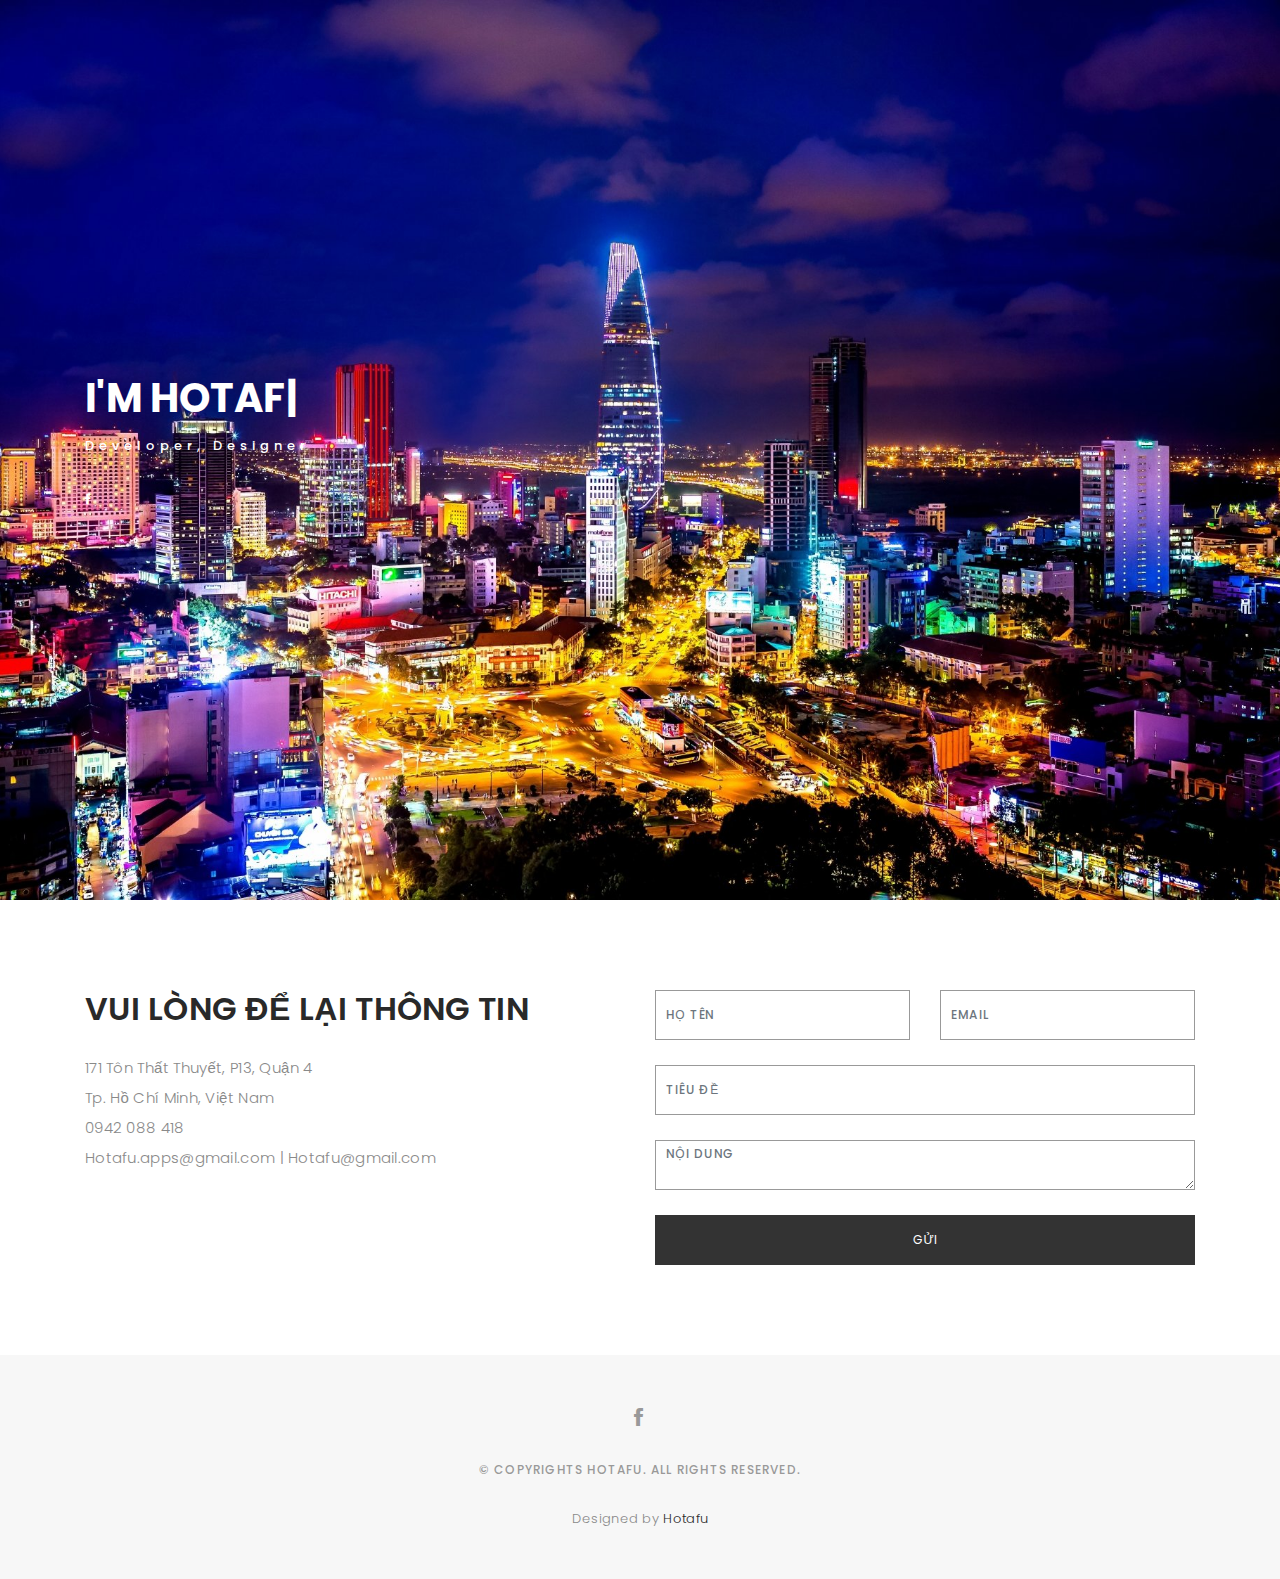
==== commit b769d302: "Update index.html" ====
--- a/index.html
+++ b/index.html
@@ -54,7 +54,6 @@
 
         <ul class="nav-menu list-unstyled">
           <li><a href="#header" class="smoothScroll">Trang chủ</a></li>
-          <li><a href="#about" class="smoothScroll">Giới thiếu</a></li>
           <li><a href="#contact" class="smoothScroll">Liên hệ</a></li>
         </ul>
 
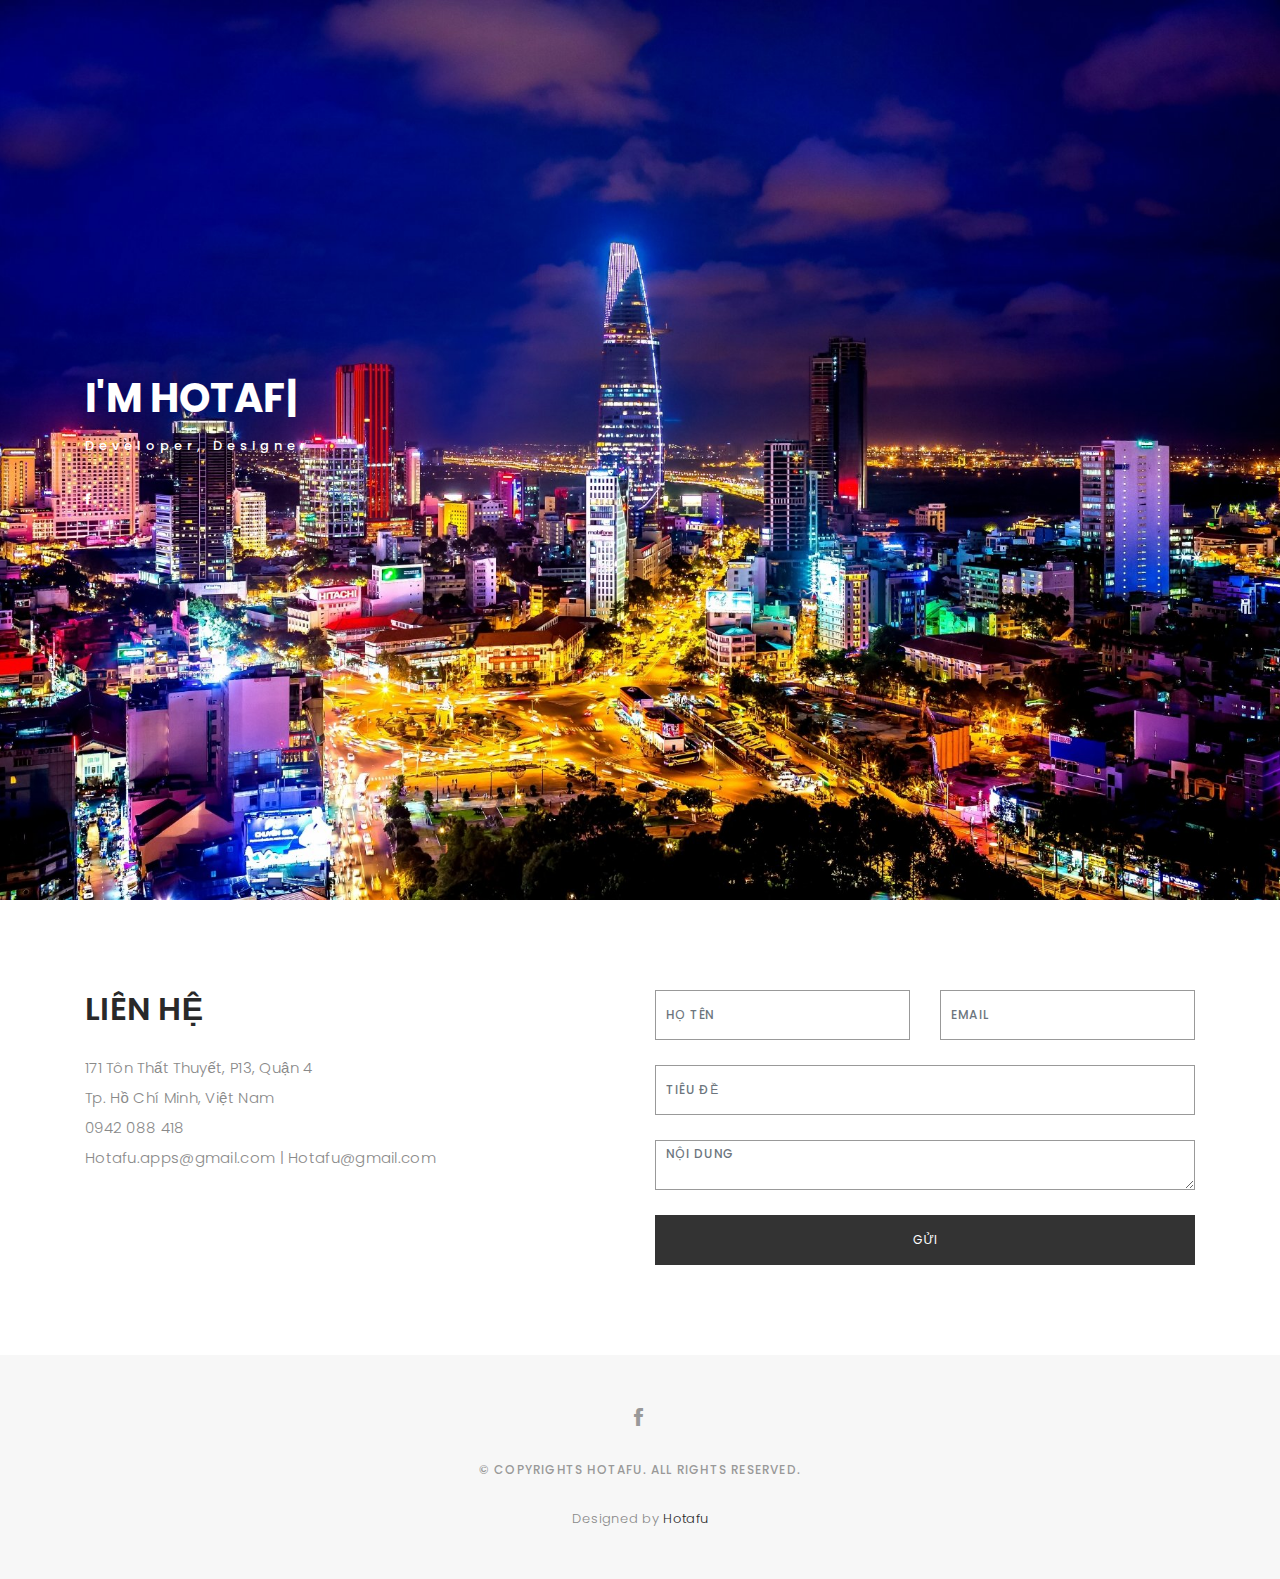
==== commit 9a53de5a: "Update index.html" ====
--- a/index.html
+++ b/index.html
@@ -87,7 +87,7 @@
           <div class="col-lg-6">
             <div class="contact-contact">
 
-              <h2 class="mb-30">VUI LÒNG ĐỂ LẠI THÔNG TIN</h2>
+              <h2 class="mb-30">LIÊN HỆ</h2>
 
               <ul class="contact-details">
                 <li><span>171 Tôn Thất Thuyết, P13, Quận 4</span></li>
